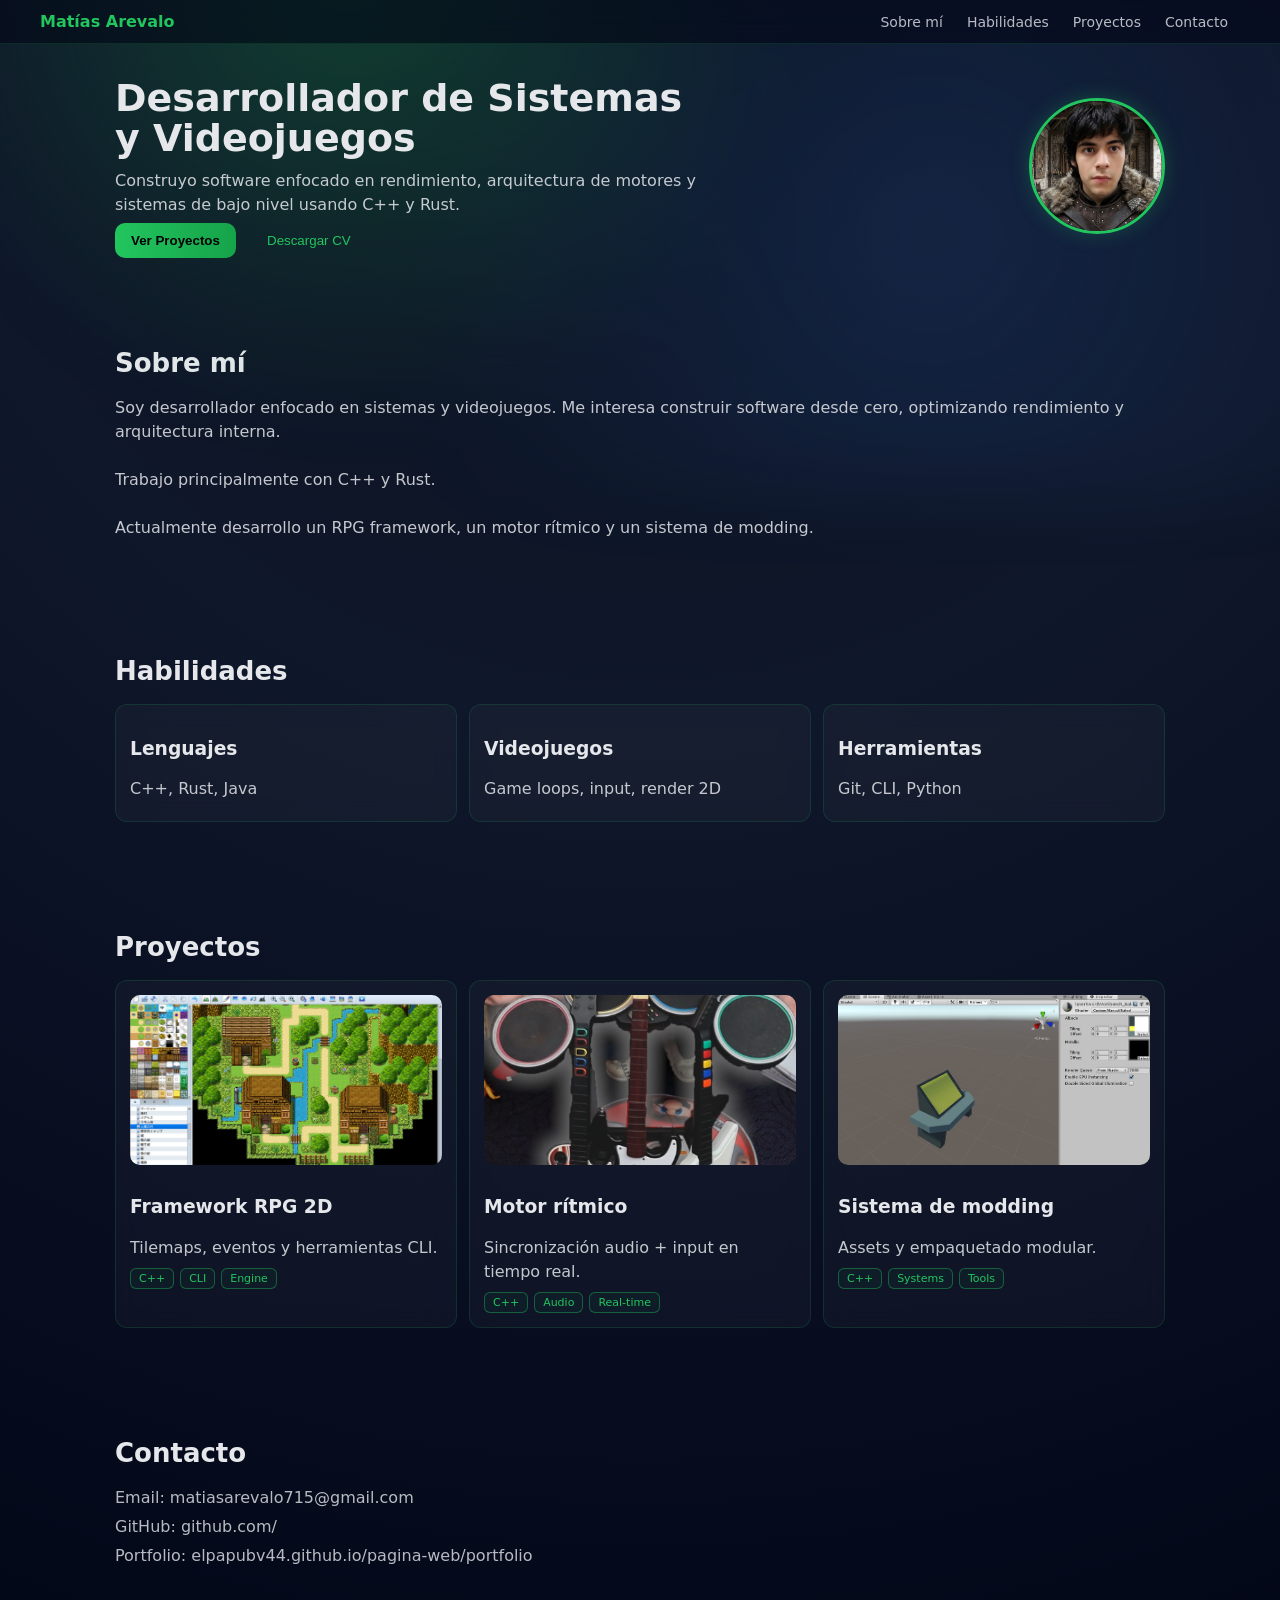
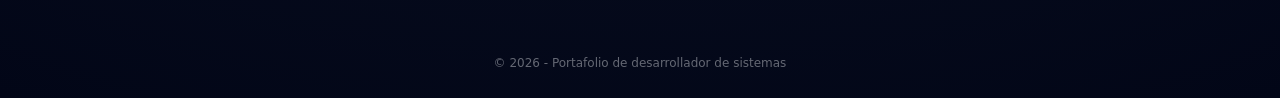
==== index.html @ 598bb4f0 "Add files via upload" ====
<!DOCTYPE html>
<html lang="es">
<head>
<meta charset="UTF-8">
<title>Portafolio</title>
<meta name="viewport" content="width=device-width, initial-scale=1.0">

<style>
body {
  margin: 0;
  font-family: system-ui, Arial, sans-serif;
  color: #e5e7eb;
  background: radial-gradient(circle at top, #0b1220 0%, #0f172a 40%, #020617 100%);
}

/* HEADER */
header {
  display: flex;
  justify-content: space-between;
  align-items: center;
  padding: 12px 40px;
  position: sticky;
  top: 0;
  background: rgba(2, 6, 23, 0.6);
  backdrop-filter: blur(12px);
  border-bottom: 1px solid rgba(34, 197, 94, 0.15);
  z-index: 10;
}

nav {
  display: flex;
  margin-left: auto;
}

header a {
  color: #e5e7eb;
  text-decoration: none;
  margin: 0 12px;
  opacity: 0.8;
  font-size: 14px;
}

header a:hover {
  opacity: 1;
  color: #22c55e;
}

/* SECCIONES */
section {
  padding: 55px 24px;
  max-width: 1050px;
  margin: auto;
}

/* HERO */
.hero {
  display: flex;
  align-items: center;
  justify-content: space-between;
  gap: 40px;
  padding: 35px 0;
  position: relative;
}

.hero::before {
  content: "";
  position: absolute;
  inset: -200px;
  background: radial-gradient(circle at 30% 20%, rgba(34,197,94,0.25), transparent 40%),
              radial-gradient(circle at 70% 60%, rgba(59,130,246,0.15), transparent 50%);
  filter: blur(40px);
  z-index: 0;
}

.hero-text,
.hero-image {
  position: relative;
  z-index: 2;
}

.hero-text {
  max-width: 600px;
}

h1 {
  font-size: 38px;
  margin: 0 0 10px 0;
  line-height: 1.05;
}

h2 {
  margin: 0 0 18px 0;
  font-size: 26px;
}

p {
  margin: 6px 0;
  line-height: 1.5;
  opacity: 0.85;
}

/* BOTONES */
.buttons button {
  margin-right: 10px;
  padding: 10px 16px;
  border-radius: 10px;
  border: none;
  cursor: pointer;
}

.primary {
  background: linear-gradient(90deg, #22c55e, #16a34a);
  color: black;
  font-weight: bold;
}

.secondary {
  background: transparent;
  border: 1px solid #22c55e;
  color: #22c55e;
}

/* PROFILE */
.profile-img {
  width: 130px;
  height: 130px;
  border-radius: 50%;
  object-fit: cover;
  border: 3px solid #22c55e;
  box-shadow: 0 0 20px rgba(34, 197, 94, 0.25);
}

/* GRIDS */
.skills, .projects {
  display: grid;
  grid-template-columns: repeat(auto-fit, minmax(240px, 1fr));
  gap: 12px;
}

/* CARDS */
.card {
  background: rgba(255, 255, 255, 0.03);
  backdrop-filter: blur(12px);
  padding: 14px;
  border-radius: 12px;
  border: 1px solid rgba(34, 197, 94, 0.15);
}

/* PROJECTS */
.project-card img {
  width: 100%;
  height: 170px;
  object-fit: cover;
  border-radius: 10px;
  margin-bottom: 8px;
}

/* TAGS */
.tags {
  display: flex;
  gap: 6px;
  flex-wrap: wrap;
  margin-top: 8px;
}

.tag {
  font-size: 11px;
  padding: 3px 8px;
  border-radius: 6px;
  border: 1px solid rgba(34, 197, 94, 0.4);
  color: #22c55e;
  background: rgba(34, 197, 94, 0.05);
}

/* CONTACT */
#contacto p {
  margin: 5px 0;
  opacity: 0.8;
}

/* FOOTER */
footer {
  text-align: center;
  padding: 20px;
  opacity: 0.5;
  font-size: 12px;
}

.brand {
  font-weight: 600;
  color: #22c55e;
}

/* RESPONSIVE */
@media (max-width: 768px) {
  .hero {
    flex-direction: column;
    text-align: center;
  }
}
</style>
</head>

<body>

<audio id="bgm" autoplay loop>
  <source src="dire-dire-docks.mp3" type="audio/mpeg">
  Tu navegador no soporta audio HTML5.
</audio>

<script>
  window.addEventListener("load", () => {
    const audio = document.getElementById("bgm");
    audio.volume = 0.35;

    const playAudio = () => {
      audio.play().catch(() => {});
    };

    playAudio();

    document.addEventListener("click", playAudio, { once: true });
    document.addEventListener("keydown", playAudio, { once: true });
  });
</script>

<header>
  <div class="brand">Matías Arevalo</div>

  <nav>
    <a href="#sobre-mi">Sobre mí</a>
    <a href="#habilidades">Habilidades</a>
    <a href="#proyectos">Proyectos</a>
    <a href="#contacto">Contacto</a>
  </nav>
</header>

<section class="hero">
  <div class="hero-text">
    <h1>Desarrollador de Sistemas y Videojuegos</h1>

    <p>
      Construyo software enfocado en rendimiento, arquitectura de motores y sistemas de bajo nivel usando C++ y Rust.
    </p>

    <div class="buttons">
      <button class="primary" onclick="document.getElementById('proyectos').scrollIntoView({behavior:'smooth'})">
        Ver Proyectos
      </button>

      <a href="cv.pdf" download>
        <button class="secondary">Descargar CV</button>
      </a>
    </div>
  </div>

  <div class="hero-image">
    <img class="profile-img" src="unnamed.jpg" alt="perfil">
  </div>
</section>

<section id="sobre-mi">
<h2>Sobre mí</h2>
<p>
Soy desarrollador enfocado en sistemas y videojuegos. Me interesa construir software desde cero, optimizando rendimiento y arquitectura interna.
<br><br>
Trabajo principalmente con C++ y Rust.
<br><br>
Actualmente desarrollo un RPG framework, un motor rítmico y un sistema de modding.
</p>
</section>

<section id="habilidades">
<h2>Habilidades</h2>

<div class="skills">
  <div class="card">
    <h3>Lenguajes</h3>
    <p>C++, Rust, Java</p>
  </div>

  <div class="card">
    <h3>Videojuegos</h3>
    <p>Game loops, input, render 2D</p>
  </div>

  <div class="card">
    <h3>Herramientas</h3>
    <p>Git, CLI, Python</p>
  </div>
</div>
</section>

<section id="proyectos">
<h2>Proyectos</h2>

<div class="projects">
  <div class="card project-card">
    <img src="rpg-maker.jpg">
    <h3>Framework RPG 2D</h3>
    <p>Tilemaps, eventos y herramientas CLI.</p>

    <div class="tags">
      <span class="tag">C++</span>
      <span class="tag">CLI</span>
      <span class="tag">Engine</span>
    </div>
  </div>

  <div class="card project-card">
    <img src="rock-band.png">
    <h3>Motor rítmico</h3>
    <p>Sincronización audio + input en tiempo real.</p>

    <div class="tags">
      <span class="tag">C++</span>
      <span class="tag">Audio</span>
      <span class="tag">Real-time</span>
    </div>
  </div>

  <div class="card project-card">
    <img src="source-motor.png">
    <h3>Sistema de modding</h3>
    <p>Assets y empaquetado modular.</p>

    <div class="tags">
      <span class="tag">C++</span>
      <span class="tag">Systems</span>
      <span class="tag">Tools</span>
    </div>
  </div>
</div>
</section>

<section id="contacto">
<h2>Contacto</h2>
<p>Email: matiasarevalo715@gmail.com</p>
<p>GitHub: github.com/</p>
<p>Portfolio: elpapubv44.github.io/pagina-web/portfolio</p>
</section>

<footer>
<p>© 2026 - Portafolio de desarrollador de sistemas</p>
</footer>

</body>
</html>
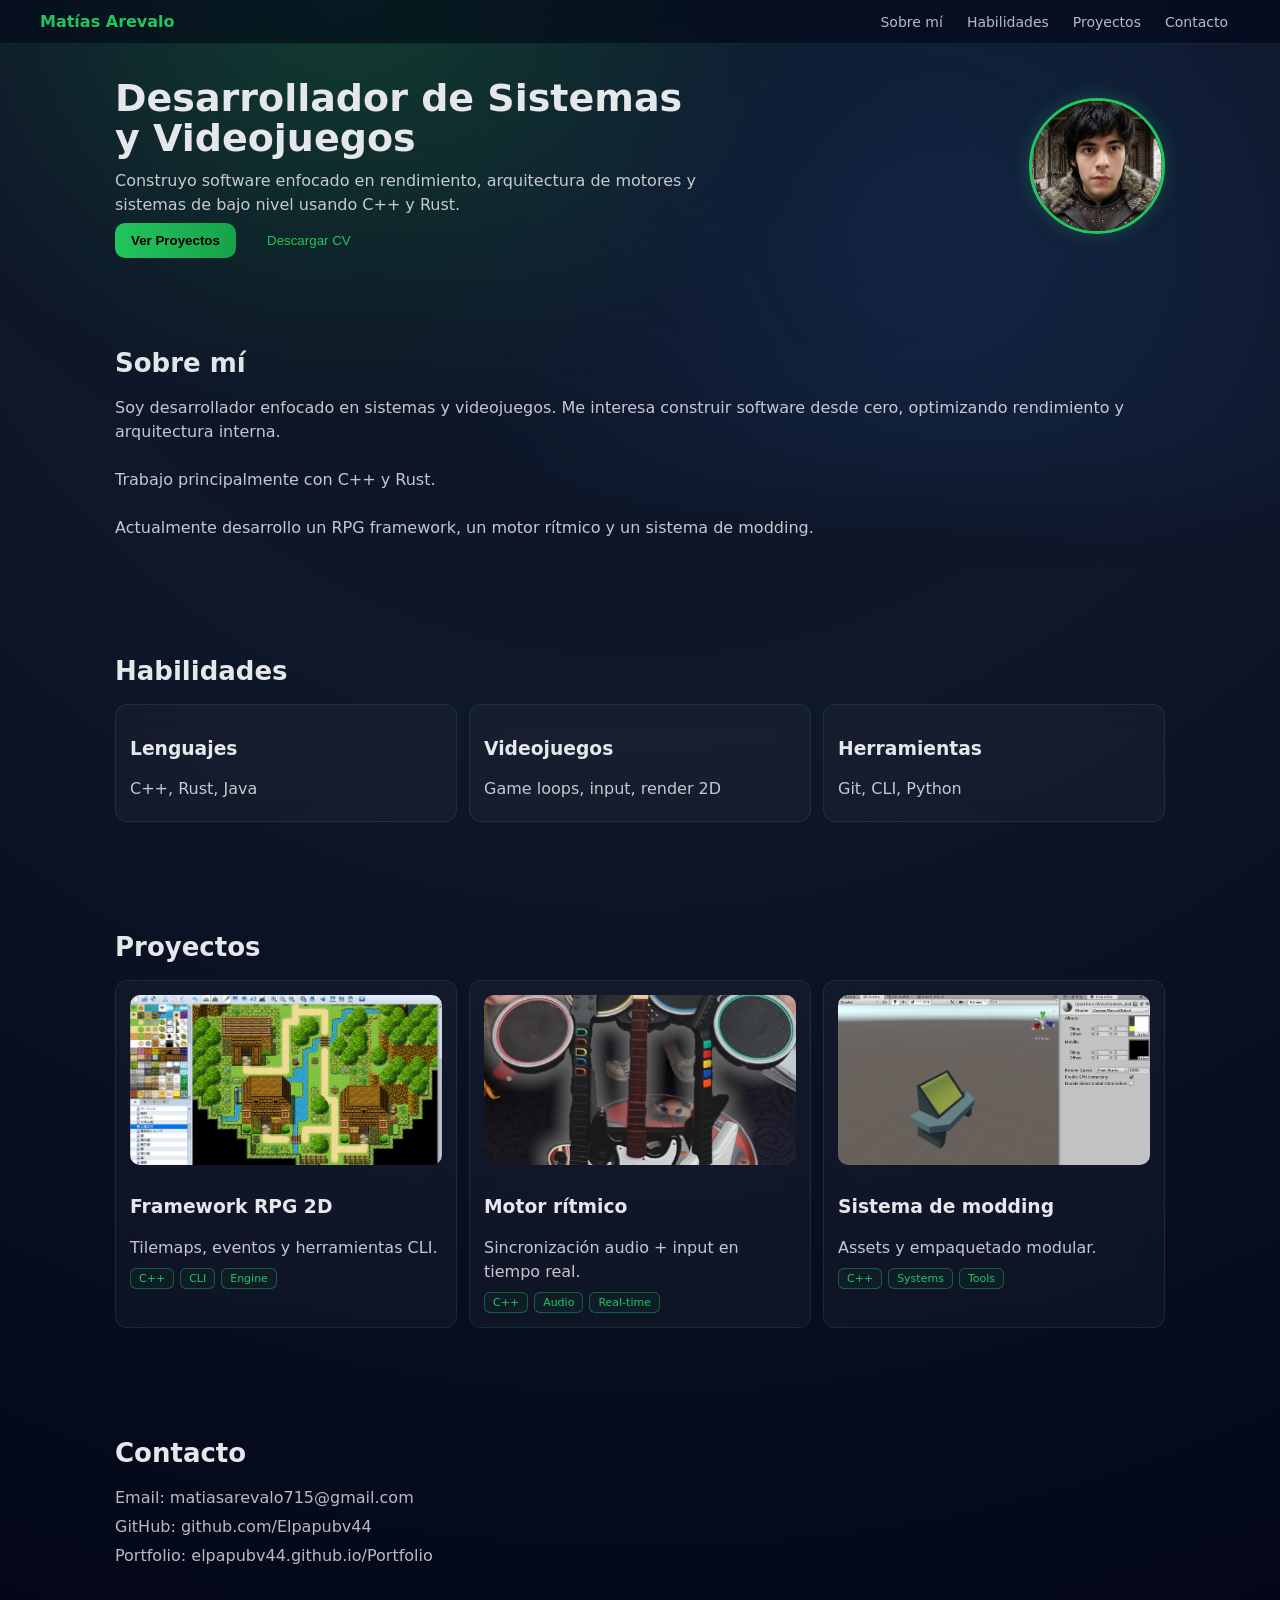
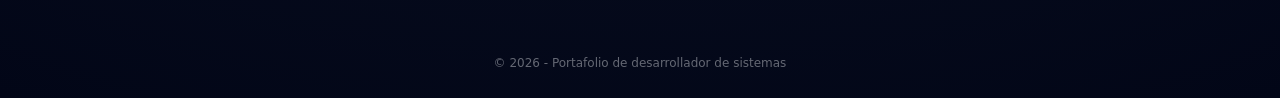
==== commit 801e1264: "Update index.html" ====
--- a/index.html
+++ b/index.html
@@ -336,8 +336,8 @@
 <section id="contacto">
 <h2>Contacto</h2>
 <p>Email: matiasarevalo715@gmail.com</p>
-<p>GitHub: github.com/</p>
-<p>Portfolio: elpapubv44.github.io/pagina-web/portfolio</p>
+<p>GitHub: github.com/Elpapubv44</p>
+<p>Portfolio: elpapubv44.github.io/Portfolio</p>
 </section>
 
 <footer>
@@ -345,4 +345,4 @@
 </footer>
 
 </body>
-</html>+</html>
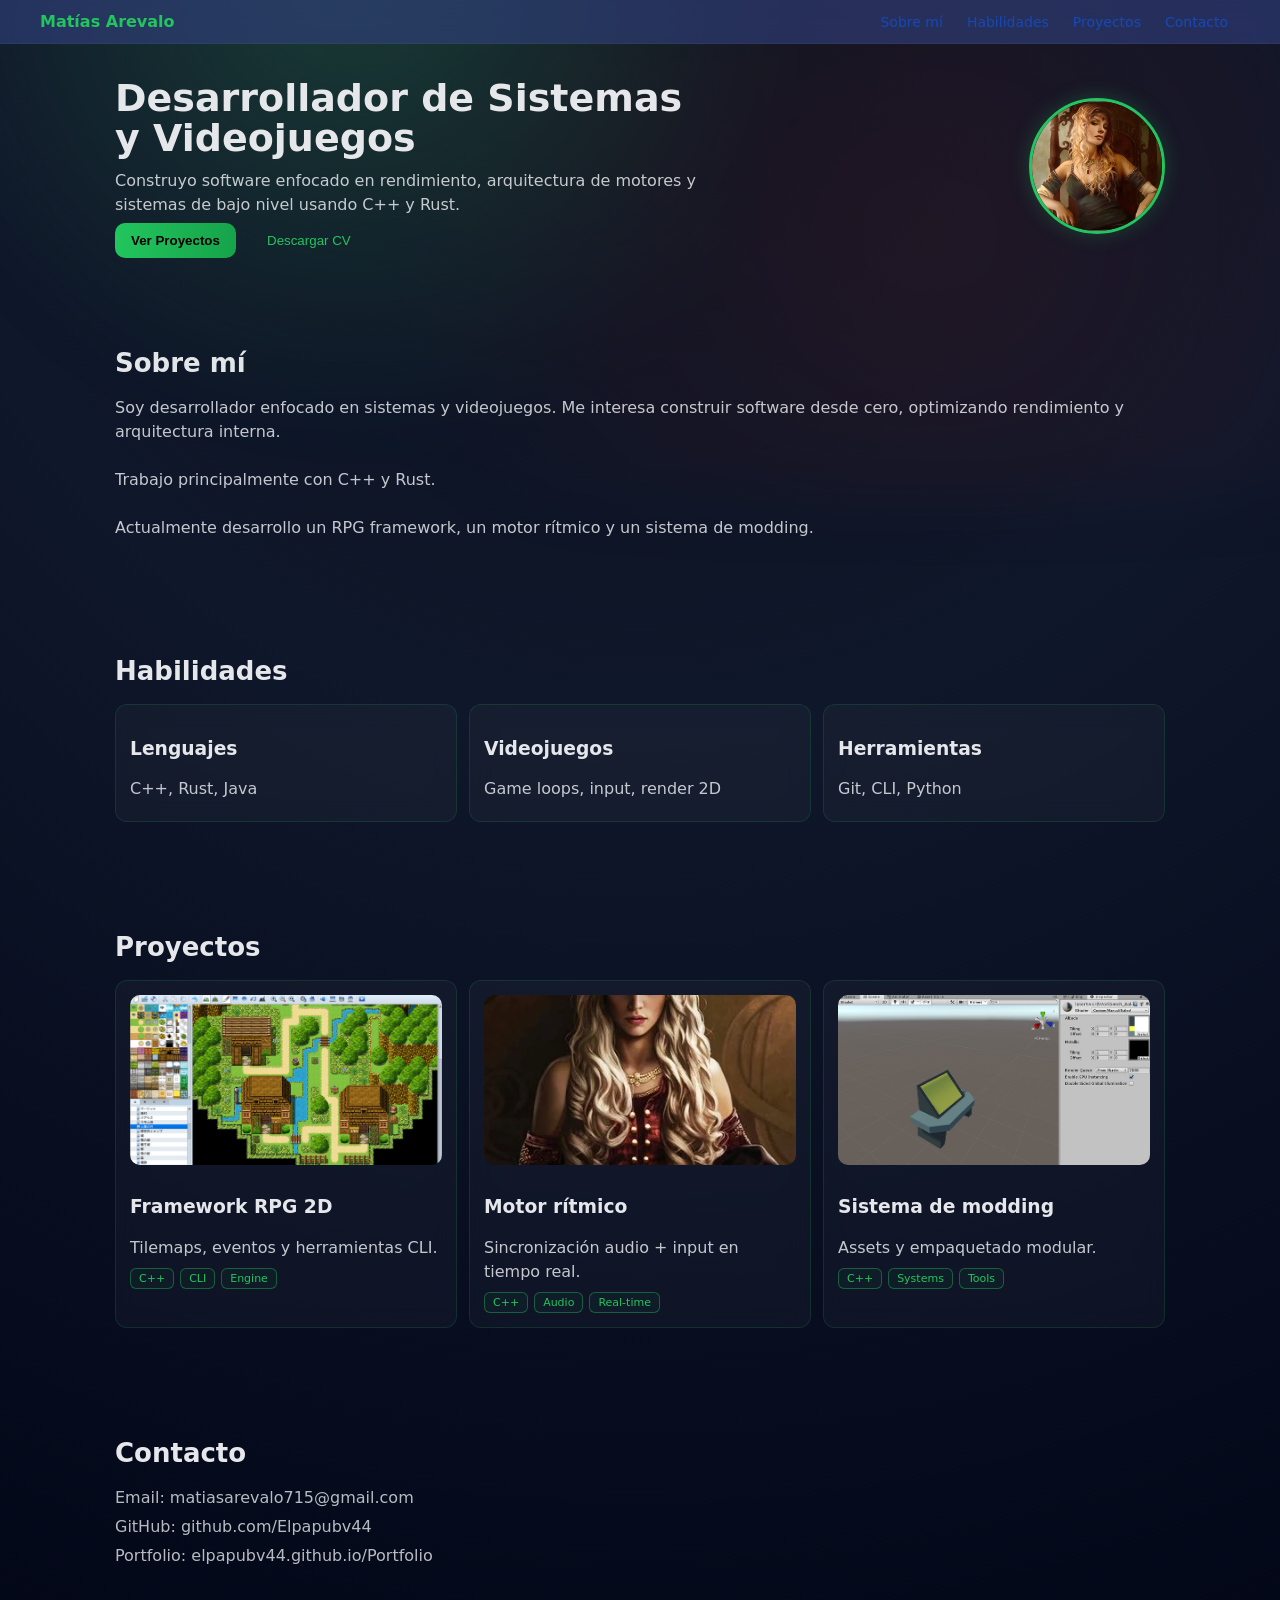
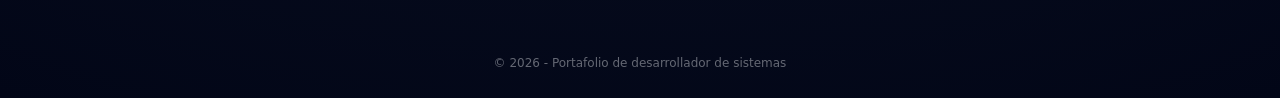
==== commit 02b51f01: "Se agregó un archivo de estilos aparte, al cual se le modificaron los colores del fondo jugando con " ====
--- a/index.html
+++ b/index.html
@@ -4,201 +4,7 @@
 <meta charset="UTF-8">
 <title>Portafolio</title>
 <meta name="viewport" content="width=device-width, initial-scale=1.0">
-
-<style>
-body {
-  margin: 0;
-  font-family: system-ui, Arial, sans-serif;
-  color: #e5e7eb;
-  background: radial-gradient(circle at top, #0b1220 0%, #0f172a 40%, #020617 100%);
-}
-
-/* HEADER */
-header {
-  display: flex;
-  justify-content: space-between;
-  align-items: center;
-  padding: 12px 40px;
-  position: sticky;
-  top: 0;
-  background: rgba(2, 6, 23, 0.6);
-  backdrop-filter: blur(12px);
-  border-bottom: 1px solid rgba(34, 197, 94, 0.15);
-  z-index: 10;
-}
-
-nav {
-  display: flex;
-  margin-left: auto;
-}
-
-header a {
-  color: #e5e7eb;
-  text-decoration: none;
-  margin: 0 12px;
-  opacity: 0.8;
-  font-size: 14px;
-}
-
-header a:hover {
-  opacity: 1;
-  color: #22c55e;
-}
-
-/* SECCIONES */
-section {
-  padding: 55px 24px;
-  max-width: 1050px;
-  margin: auto;
-}
-
-/* HERO */
-.hero {
-  display: flex;
-  align-items: center;
-  justify-content: space-between;
-  gap: 40px;
-  padding: 35px 0;
-  position: relative;
-}
-
-.hero::before {
-  content: "";
-  position: absolute;
-  inset: -200px;
-  background: radial-gradient(circle at 30% 20%, rgba(34,197,94,0.25), transparent 40%),
-              radial-gradient(circle at 70% 60%, rgba(59,130,246,0.15), transparent 50%);
-  filter: blur(40px);
-  z-index: 0;
-}
-
-.hero-text,
-.hero-image {
-  position: relative;
-  z-index: 2;
-}
-
-.hero-text {
-  max-width: 600px;
-}
-
-h1 {
-  font-size: 38px;
-  margin: 0 0 10px 0;
-  line-height: 1.05;
-}
-
-h2 {
-  margin: 0 0 18px 0;
-  font-size: 26px;
-}
-
-p {
-  margin: 6px 0;
-  line-height: 1.5;
-  opacity: 0.85;
-}
-
-/* BOTONES */
-.buttons button {
-  margin-right: 10px;
-  padding: 10px 16px;
-  border-radius: 10px;
-  border: none;
-  cursor: pointer;
-}
-
-.primary {
-  background: linear-gradient(90deg, #22c55e, #16a34a);
-  color: black;
-  font-weight: bold;
-}
-
-.secondary {
-  background: transparent;
-  border: 1px solid #22c55e;
-  color: #22c55e;
-}
-
-/* PROFILE */
-.profile-img {
-  width: 130px;
-  height: 130px;
-  border-radius: 50%;
-  object-fit: cover;
-  border: 3px solid #22c55e;
-  box-shadow: 0 0 20px rgba(34, 197, 94, 0.25);
-}
-
-/* GRIDS */
-.skills, .projects {
-  display: grid;
-  grid-template-columns: repeat(auto-fit, minmax(240px, 1fr));
-  gap: 12px;
-}
-
-/* CARDS */
-.card {
-  background: rgba(255, 255, 255, 0.03);
-  backdrop-filter: blur(12px);
-  padding: 14px;
-  border-radius: 12px;
-  border: 1px solid rgba(34, 197, 94, 0.15);
-}
-
-/* PROJECTS */
-.project-card img {
-  width: 100%;
-  height: 170px;
-  object-fit: cover;
-  border-radius: 10px;
-  margin-bottom: 8px;
-}
-
-/* TAGS */
-.tags {
-  display: flex;
-  gap: 6px;
-  flex-wrap: wrap;
-  margin-top: 8px;
-}
-
-.tag {
-  font-size: 11px;
-  padding: 3px 8px;
-  border-radius: 6px;
-  border: 1px solid rgba(34, 197, 94, 0.4);
-  color: #22c55e;
-  background: rgba(34, 197, 94, 0.05);
-}
-
-/* CONTACT */
-#contacto p {
-  margin: 5px 0;
-  opacity: 0.8;
-}
-
-/* FOOTER */
-footer {
-  text-align: center;
-  padding: 20px;
-  opacity: 0.5;
-  font-size: 12px;
-}
-
-.brand {
-  font-weight: 600;
-  color: #22c55e;
-}
-
-/* RESPONSIVE */
-@media (max-width: 768px) {
-  .hero {
-    flex-direction: column;
-    text-align: center;
-  }
-}
-</style>
+<link rel="stylesheet" href="styles.css">
 </head>
 
 <body>
@@ -255,7 +61,7 @@
   </div>
 
   <div class="hero-image">
-    <img class="profile-img" src="unnamed.jpg" alt="perfil">
+    <img class="profile-img" src="/CerseiBook.webp" alt="perfil">
   </div>
 </section>
 
@@ -308,7 +114,7 @@
   </div>
 
   <div class="card project-card">
-    <img src="rock-band.png">
+    <img src="/350px-Young_rhaenyra_targaryen.webp">
     <h3>Motor rítmico</h3>
     <p>Sincronización audio + input en tiempo real.</p>
 
--- a/styles.css
+++ b/styles.css
@@ -0,0 +1,192 @@
+body {
+  margin: 0;
+  font-family: system-ui, Arial, sans-serif;
+  color: #e5e7eb;
+  background: radial-gradient(circle at top, #0b1220 0%, #0f172a 40%, #020617 100%);
+}
+
+/* HEADER */
+header {
+  display: flex;
+  justify-content: space-between;
+  align-items: center;
+  padding: 12px 40px;
+  position: sticky;
+  top: 0;
+  background: rgba(51, 65, 129, 0.6);
+  backdrop-filter: blur(12px);
+  border-bottom: 1px solid rgba(74, 115, 119, 0.15);
+  z-index: 10;
+}
+
+nav {
+  display: flex;
+  margin-left: auto;
+}
+
+header a {
+  color: #1150ce;
+  text-decoration: none;
+  margin: 0 12px;
+  opacity: 0.8;
+  font-size: 14px;
+}
+
+header a:hover {
+  opacity: 1;
+  color: #22c55e;
+}
+
+/* SECCIONES */
+section {
+  padding: 55px 24px;
+  max-width: 1050px;
+  margin: auto;
+}
+
+/* HERO */
+.hero {
+  display: flex;
+  align-items: center;
+  justify-content: space-between;
+  gap: 40px;
+  padding: 35px 0;
+  position: relative;
+}
+
+.hero::before {
+  content: "";
+  position: absolute;
+  inset: -200px;
+  background: radial-gradient(circle at 30% 20%, rgba(69, 180, 110, 0.25), transparent 40%),
+              radial-gradient(circle at 70% 60%, rgba(151, 35, 35, 0.15), transparent 50%);
+  filter: blur(40px);
+  z-index: 0;
+}
+
+.hero-text,
+.hero-image {
+  position: relative;
+  z-index: 2;
+}
+
+.hero-text {
+  max-width: 600px;
+}
+
+h1 {
+  font-size: 38px;
+  margin: 0 0 10px 0;
+  line-height: 1.05;
+}
+
+h2 {
+  margin: 0 0 18px 0;
+  font-size: 26px;
+}
+
+p {
+  margin: 6px 0;
+  line-height: 1.5;
+  opacity: 0.85;
+}
+
+/* BOTONES */
+.buttons button {
+  margin-right: 10px;
+  padding: 10px 16px;
+  border-radius: 10px;
+  border: none;
+  cursor: pointer;
+}
+
+.primary {
+  background: linear-gradient(90deg, #22c55e, #16a34a);
+  color: black;
+  font-weight: bold;
+}
+
+.secondary {
+  background: transparent;
+  border: 1px solid #22c55e;
+  color: #22c55e;
+}
+
+/* PROFILE */
+.profile-img {
+  width: 130px;
+  height: 130px;
+  border-radius: 50%;
+  object-fit: cover;
+  border: 3px solid #22c55e;
+  box-shadow: 0 0 20px rgba(34, 197, 94, 0.25);
+}
+
+/* GRIDS */
+.skills, .projects {
+  display: grid;
+  grid-template-columns: repeat(auto-fit, minmax(240px, 1fr));
+  gap: 12px;
+}
+
+/* CARDS */
+.card {
+  background: rgba(255, 255, 255, 0.03);
+  backdrop-filter: blur(12px);
+  padding: 14px;
+  border-radius: 12px;
+  border: 1px solid rgba(34, 197, 94, 0.15);
+}
+
+/* PROJECTS */
+.project-card img {
+  width: 100%;
+  height: 170px;
+  object-fit: cover;
+  border-radius: 10px;
+  margin-bottom: 8px;
+}
+
+/* TAGS */
+.tags {
+  display: flex;
+  gap: 6px;
+  flex-wrap: wrap;
+  margin-top: 8px;
+}
+
+.tag {
+  font-size: 11px;
+  padding: 3px 8px;
+  border-radius: 6px;
+  border: 1px solid rgba(34, 197, 94, 0.4);
+  color: #22c55e;
+  background: rgba(34, 197, 94, 0.05);
+}
+
+/* CONTACT */
+#contacto p {
+  margin: 5px 0;
+  opacity: 0.8;
+}
+
+/* FOOTER */
+footer {
+  text-align: center;
+  padding: 20px;
+  opacity: 0.5;
+  font-size: 12px;
+}
+
+.brand {
+  font-weight: 600;
+  color: #22c55e;
+}
+
+/* RESPONSIVE */
+@media (max-width: 768px) {
+  .hero {
+    flex-direction: column;
+    text-align: center;
+  }
+}
